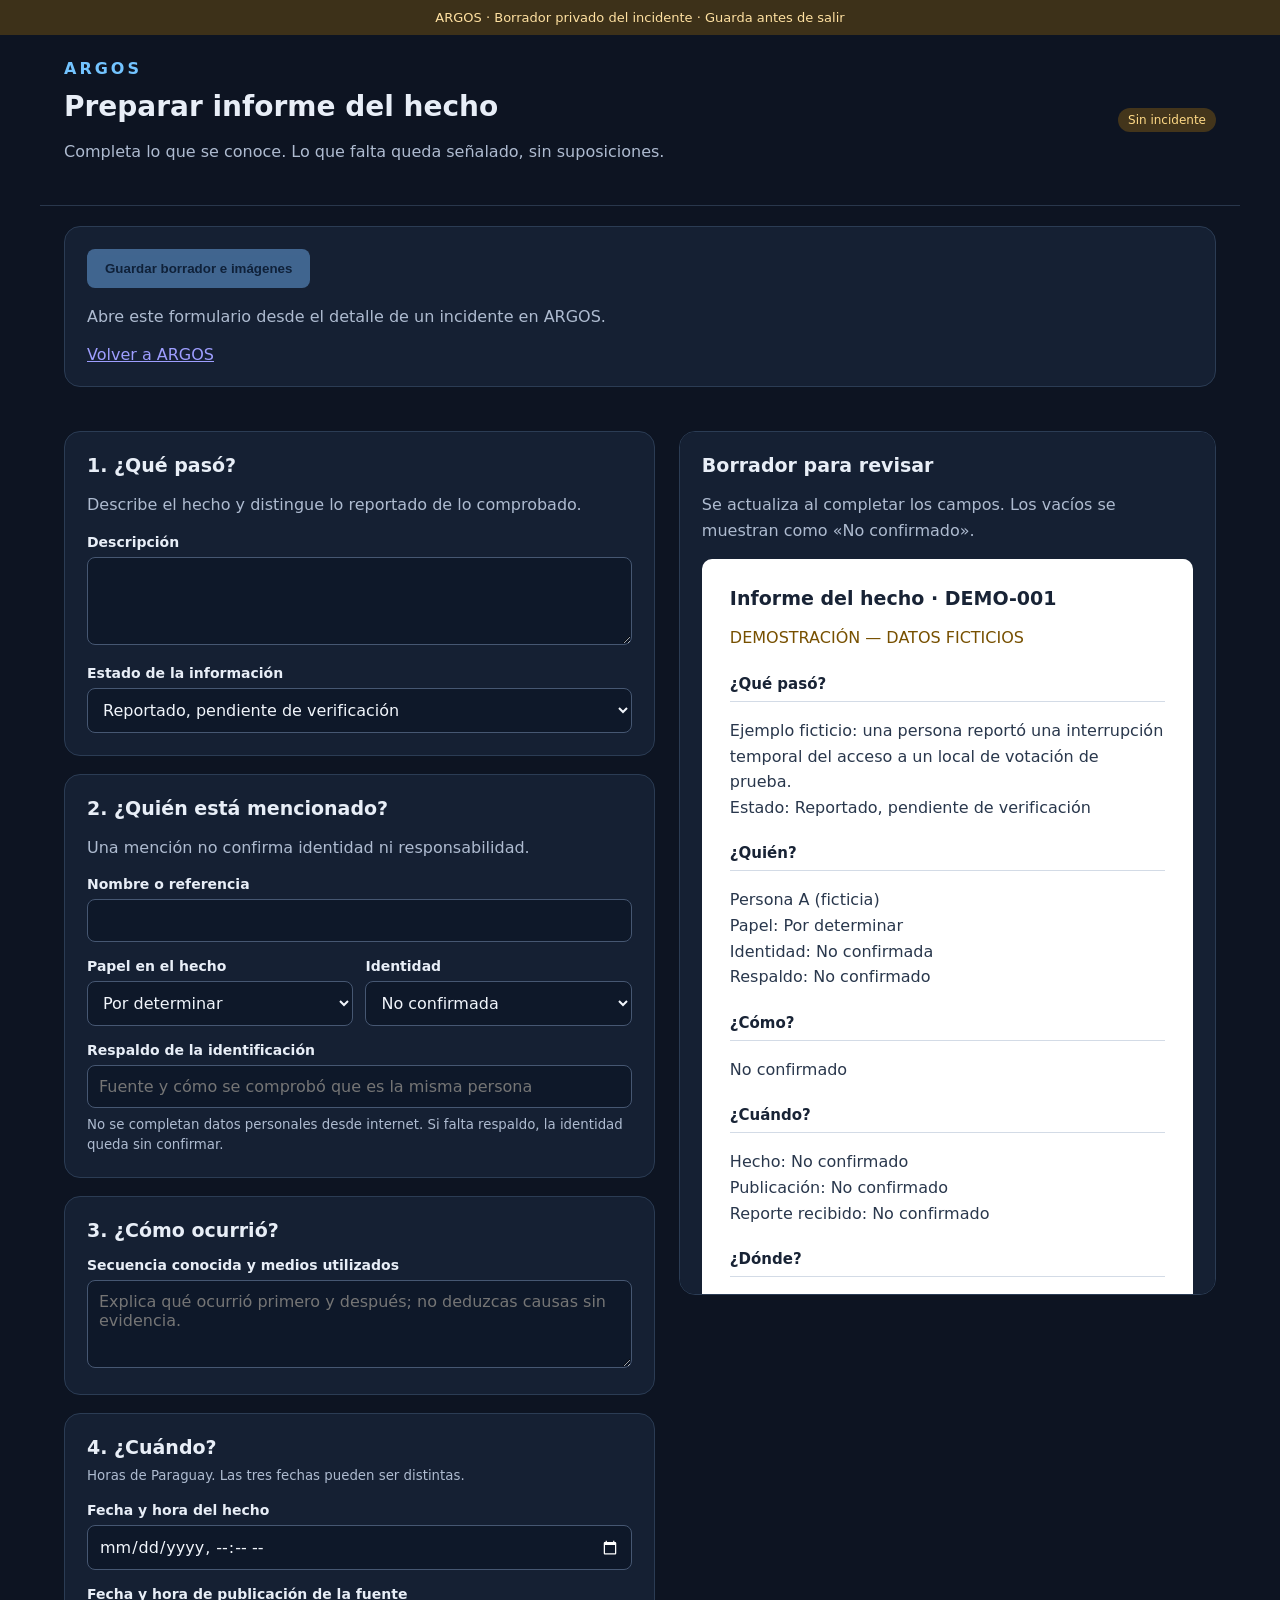
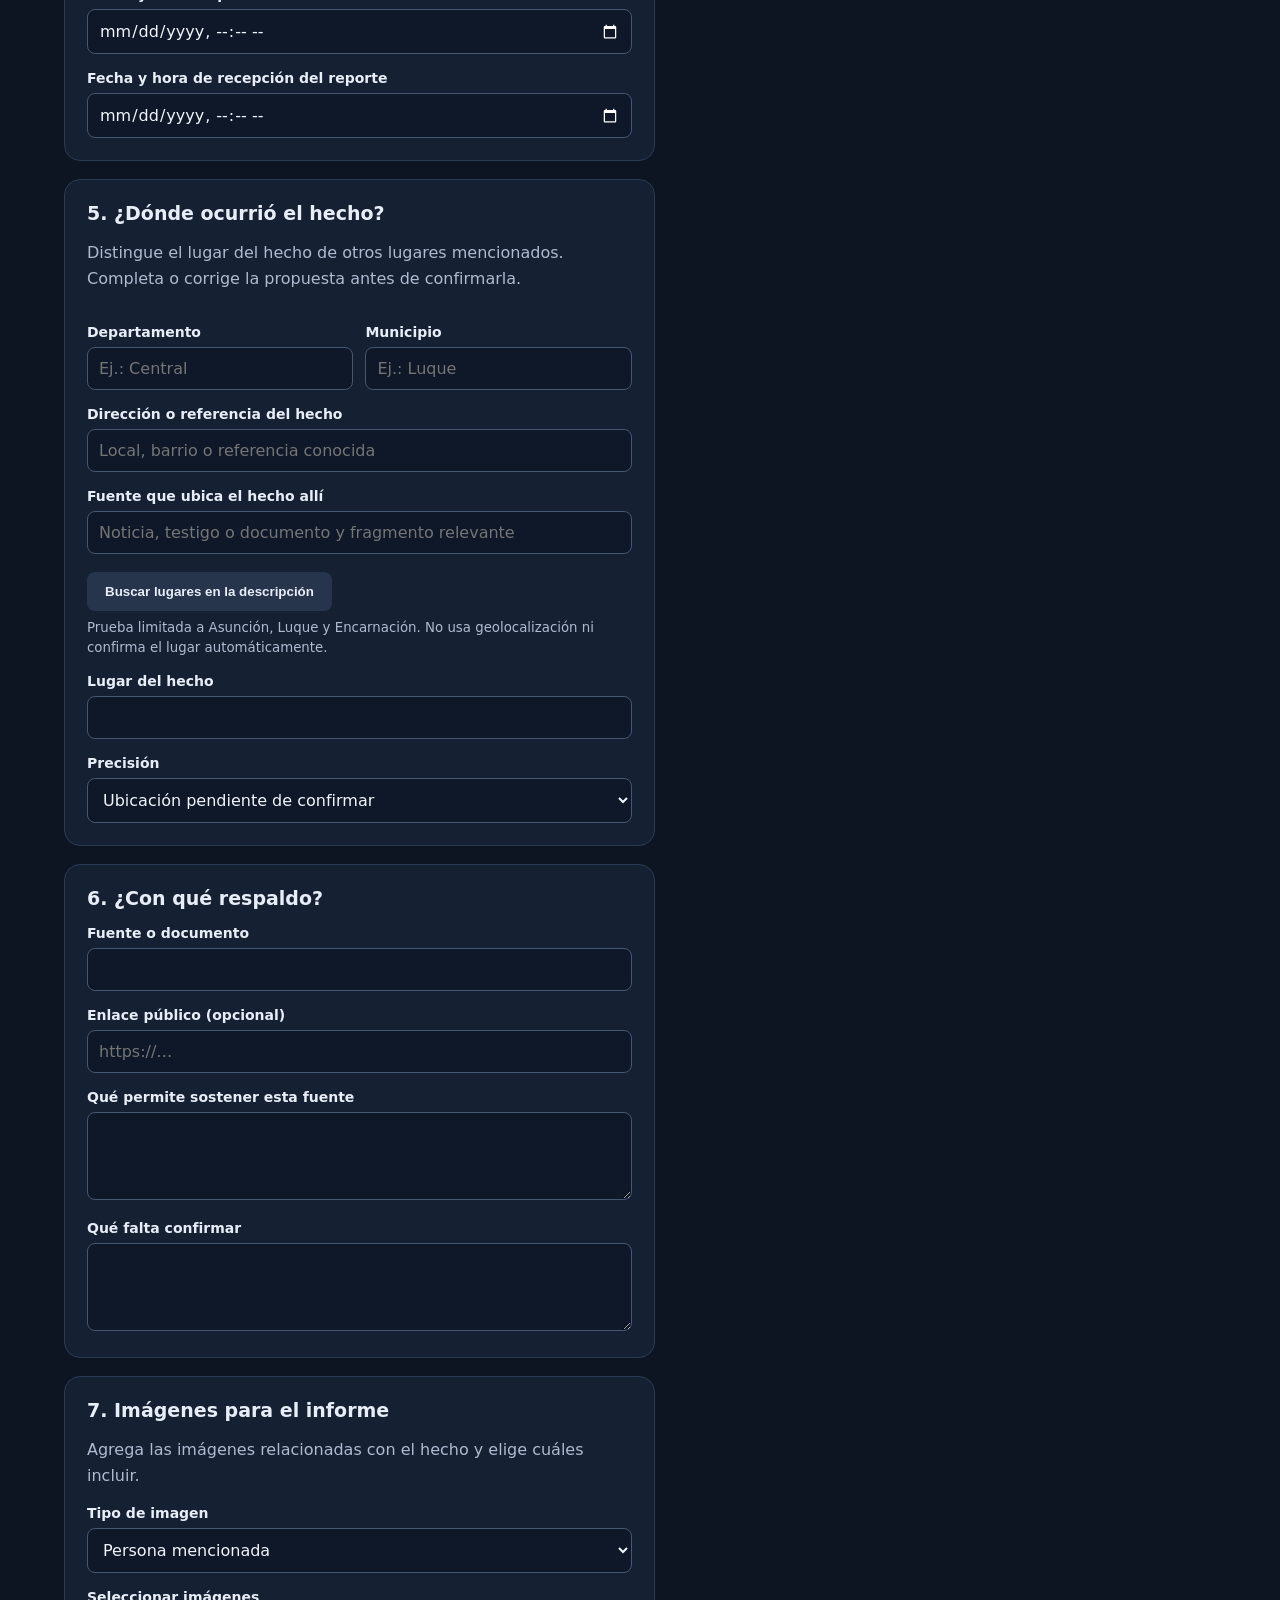
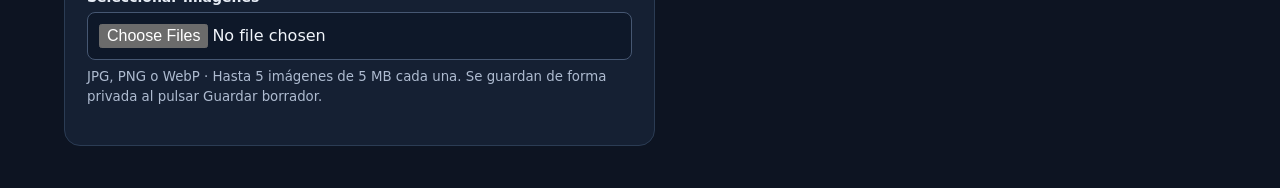
==== reporte.html @ 4caed689 "Integrar informe guiado con lugar, imágenes y guardado persistente" ====
<!doctype html>
<html lang="es"><meta charset="utf-8"><meta name="viewport" content="width=device-width,initial-scale=1"><title>ARGOS · Preparar informe del incidente</title>
<style>
:root{font-family:system-ui,sans-serif;color:#e8eef7;background:#0d1422;color-scheme:dark}*{box-sizing:border-box}body{margin:0}.demo{background:#3d3119;color:#ffe1a1;text-align:center;padding:10px;font-size:13px}header,main{max-width:1200px;margin:auto;padding:24px}header{display:flex;justify-content:space-between;align-items:center;border-bottom:1px solid #29374c}.brand{color:#73c4ff;font-weight:800;letter-spacing:3px}h1{font-size:28px;margin:12px 0}p{color:#aebbd0;line-height:1.6}main{display:grid;grid-template-columns:1.1fr 1fr;gap:24px}.card{background:#152033;border:1px solid #2b3c54;border-radius:16px;padding:22px;margin-bottom:18px}h2{font-size:19px;margin:0 0 8px}label{display:block;margin:16px 0 7px;font-weight:600;font-size:14px}input,textarea,select{width:100%;background:#0e1829;color:#f1f5fb;border:1px solid #465772;border-radius:8px;padding:11px;font:inherit}textarea{resize:vertical;min-height:88px}input:focus,textarea:focus,select:focus{outline:2px solid #78b8ff}small{display:block;color:#aebbd0;margin-top:7px;line-height:1.5}.row{display:grid;grid-template-columns:1fr 1fr;gap:12px}.tag{display:inline-block;background:#43351b;color:#ffda87;border-radius:20px;padding:5px 10px;font-size:12px}.preview{position:sticky;top:18px;align-self:start;max-height:calc(100vh - 36px);overflow:auto}.paper{background:#fff;color:#182335;border-radius:10px;padding:28px}.paper p{color:#29374c;white-space:pre-wrap;overflow-wrap:anywhere}.paper h3{border-bottom:1px solid #d3dbe6;padding-bottom:8px;font-size:15px;margin-top:24px}.paper .muted{color:#775000}.check{display:flex;align-items:flex-start;gap:10px;font-weight:400;line-height:1.5}.check input{width:20px;flex-shrink:0;margin-top:3px}button{border:0;border-radius:8px;padding:12px 18px;background:#75b9ff;color:#092342;font-weight:700;cursor:pointer}button:disabled{opacity:.45;cursor:not-allowed}.secondary{background:#26354b;color:#e8eef7}.actions{display:flex;gap:12px;flex-wrap:wrap;margin-top:18px}#notice{color:#9ce4bc} @media(max-width:800px){main{grid-template-columns:1fr;padding:16px}.preview{position:static;max-height:none;overflow:visible}header{padding:18px}.row{grid-template-columns:1fr}}@media print{body{background:white}header,.demo,.editor,.actions,.check,#notice,.preview>h2,.preview>p{display:none}main{display:block;padding:0}.card{border:0;padding:0}.preview{position:static;max-height:none;overflow:visible}.paper{padding:0}.paper:before{content:'ARGOS — Borrador de informe';font-weight:bold;color:#775000}}
</style>
<div class="demo">VISTA DE PRUEBA · Datos ficticios · Sin conexión a ARGOS ni OSINTPY</div>
<header><div><div class="brand">ARGOS</div><h1>Preparar informe del hecho</h1><p>Completa lo que se conoce. Lo que falta queda señalado, sin suposiciones.</p></div><span class="tag">DEMO-001</span></header>
<main><section class="editor">
<div class="card"><h2>1. ¿Qué pasó?</h2><p>Describe el hecho y distingue lo reportado de lo comprobado.</p><label for="hecho">Descripción</label><textarea id="hecho">Ejemplo ficticio: una persona reportó una interrupción temporal del acceso a un local de votación de prueba.</textarea><label for="certeza">Estado de la información</label><select id="certeza"><option>Reportado, pendiente de verificación</option><option>Verificado con las fuentes indicadas</option></select></div>
<div class="card"><h2>2. ¿Quién está mencionado?</h2><p>Una mención no confirma identidad ni responsabilidad.</p><label for="persona">Nombre o referencia</label><input id="persona" value="Persona A (ficticia)"><div class="row"><div><label for="papel">Papel en el hecho</label><select id="papel"><option>Por determinar</option><option>Denunciante</option><option>Afectado</option><option>Testigo</option><option>Presunto involucrado</option></select></div><div><label for="identidad">Identidad</label><select id="identidad"><option>No confirmada</option><option>Confirmada con evidencia</option></select></div></div><label for="identidadFuente">Respaldo de la identificación</label><input id="identidadFuente" placeholder="Fuente y cómo se comprobó que es la misma persona"><small>No se completan datos personales desde internet. Si falta respaldo, la identidad queda sin confirmar.</small></div>
<div class="card"><h2>3. ¿Cómo ocurrió?</h2><label for="secuencia">Secuencia conocida y medios utilizados</label><textarea id="secuencia" placeholder="Explica qué ocurrió primero y después; no deduzcas causas sin evidencia."></textarea></div>
<div class="card"><h2>4. ¿Cuándo?</h2><small>Horas de Paraguay. Las tres fechas pueden ser distintas.</small><label for="fechaHecho">Fecha y hora del hecho</label><input id="fechaHecho" type="datetime-local"><label for="fechaPublicacion">Fecha y hora de publicación de la fuente</label><input id="fechaPublicacion" type="datetime-local"><label for="fechaReporte">Fecha y hora de recepción del reporte</label><input id="fechaReporte" type="datetime-local"></div>
<div class="card"><h2>5. ¿Dónde?</h2><label for="lugar">Lugar del hecho</label><input id="lugar" value="Local de votación de prueba"><label for="precision">Precisión</label><select id="precision"><option>Ubicación pendiente de confirmar</option><option>Solo municipio confirmado</option><option>Local exacto confirmado</option></select></div>
<div class="card"><h2>6. ¿Con qué respaldo?</h2><label for="fuente">Fuente o documento</label><input id="fuente" value="Reporte ficticio de demostración"><label for="enlace">Enlace público (opcional)</label><input id="enlace" type="url" placeholder="https://…"><small id="urlError" role="status"></small><label for="respaldo">Qué permite sostener esta fuente</label><textarea id="respaldo">Solo permite afirmar que se recibió un reporte; el hecho aún no está verificado.</textarea><label for="pendientes">Qué falta confirmar</label><textarea id="pendientes">Identidad, hora del hecho, ubicación exacta y corroboración independiente.</textarea></div>
</section><aside class="preview card"><h2>Borrador para revisar</h2><p>Se actualiza al completar los campos. Los vacíos se muestran como «No confirmado».</p><article class="paper" id="borrador"></article><label class="check"><input type="checkbox" id="revisado">Revisé el borrador y sus puntos sin confirmar.</label><div class="actions"><button id="descargar" disabled>Descargar borrador TXT</button><button id="imprimir" class="secondary" disabled>Imprimir / PDF</button></div><small>Archivo de demostración; no crea un informe oficial ni guarda cambios en ARGOS. Al recargar se reinicia.</small><p id="notice" role="status"></p></aside></main>
<script src="config.js"></script>
<script>
const $=id=>document.getElementById(id);let report='';
const value=id=>$(id).value.trim()||'No confirmado';
function fecha(id){const v=$(id).value;if(!v)return 'No confirmado';const [d,t]=v.split('T');return d.split('-').reverse().join('/')+' '+t+' (Paraguay)';}
function refresh(){
 const url=$('enlace').value.trim();let valid=true;if(url){try{valid=['http:','https:'].includes(new URL(url).protocol)}catch{valid=false}}
 $('urlError').textContent=valid?'':'Usa un enlace http:// o https:// válido.'; $('enlace').setAttribute('aria-invalid',String(!valid));
 const identity=$('identidad').value==='Confirmada con evidencia'&&!$('identidadFuente').value.trim()?'No confirmada — falta el respaldo':$('identidad').value;
 const parts=[['¿Qué pasó?',value('hecho')+'\nEstado: '+value('certeza')],['¿Quién?',value('persona')+'\nPapel: '+value('papel')+'\nIdentidad: '+identity+'\nRespaldo: '+value('identidadFuente')],['¿Cómo?',value('secuencia')],['¿Cuándo?','Hecho: '+fecha('fechaHecho')+'\nPublicación: '+fecha('fechaPublicacion')+'\nReporte recibido: '+fecha('fechaReporte')],['¿Dónde?',value('lugar')+'\n'+value('precision')],['¿Con qué respaldo?',value('fuente')+'\nEnlace: '+(valid?value('enlace'):'No confirmado — enlace inválido')+'\nAlcance: '+value('respaldo')],['Pendiente de confirmar',value('pendientes')]];
 $('borrador').replaceChildren();const title=document.createElement('h2');title.textContent='Informe del hecho · DEMO-001';$('borrador').append(title);const mark=document.createElement('p');mark.textContent='DEMOSTRACIÓN — DATOS FICTICIOS';mark.className='muted';$('borrador').append(mark);
 for(const [heading,text] of parts){const h=document.createElement('h3'),p=document.createElement('p');h.textContent=heading;p.textContent=text;$('borrador').append(h,p)}
 report='ARGOS · BORRADOR DE DEMOSTRACIÓN — DATOS FICTICIOS\n\n'+parts.map(([h,t])=>h+'\n'+t).join('\n\n');
 $('descargar').disabled=$('imprimir').disabled=!$('revisado').checked||!valid;
}
document.querySelector('.editor').addEventListener('input',()=>{$('revisado').checked=false;$('notice').textContent='';refresh()});$('revisado').addEventListener('change',refresh);
$('descargar').onclick=()=>{const url=URL.createObjectURL(new Blob([report],{type:'text/plain;charset=utf-8'}));const a=document.createElement('a');a.href=url;a.download='ARGOS_DEMO_borrador.txt';a.click();setTimeout(()=>URL.revokeObjectURL(url),1000);$('notice').textContent='Borrador ficticio descargado.'};$('imprimir').onclick=()=>window.print();refresh();
</script><script src="reporte-adjuntos.js"></script><script src="reporte-guardado.js"></script></html>
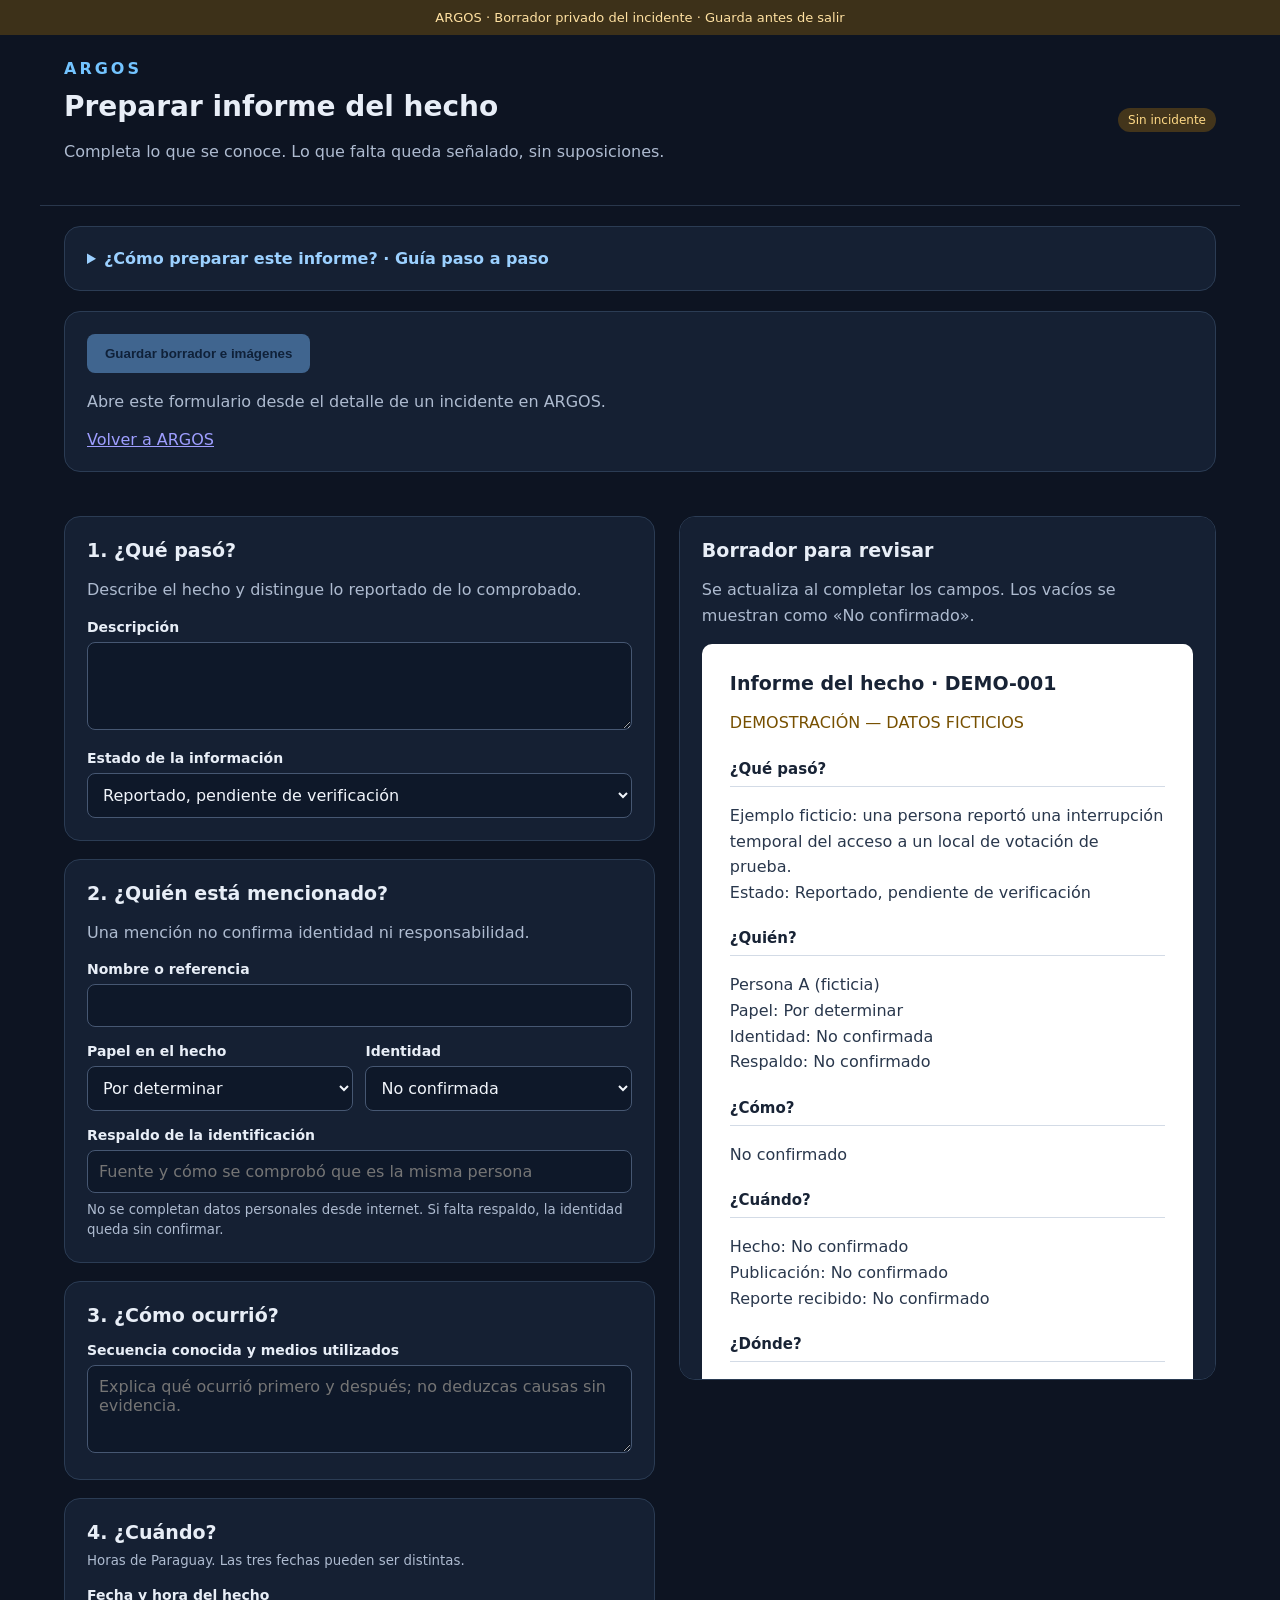
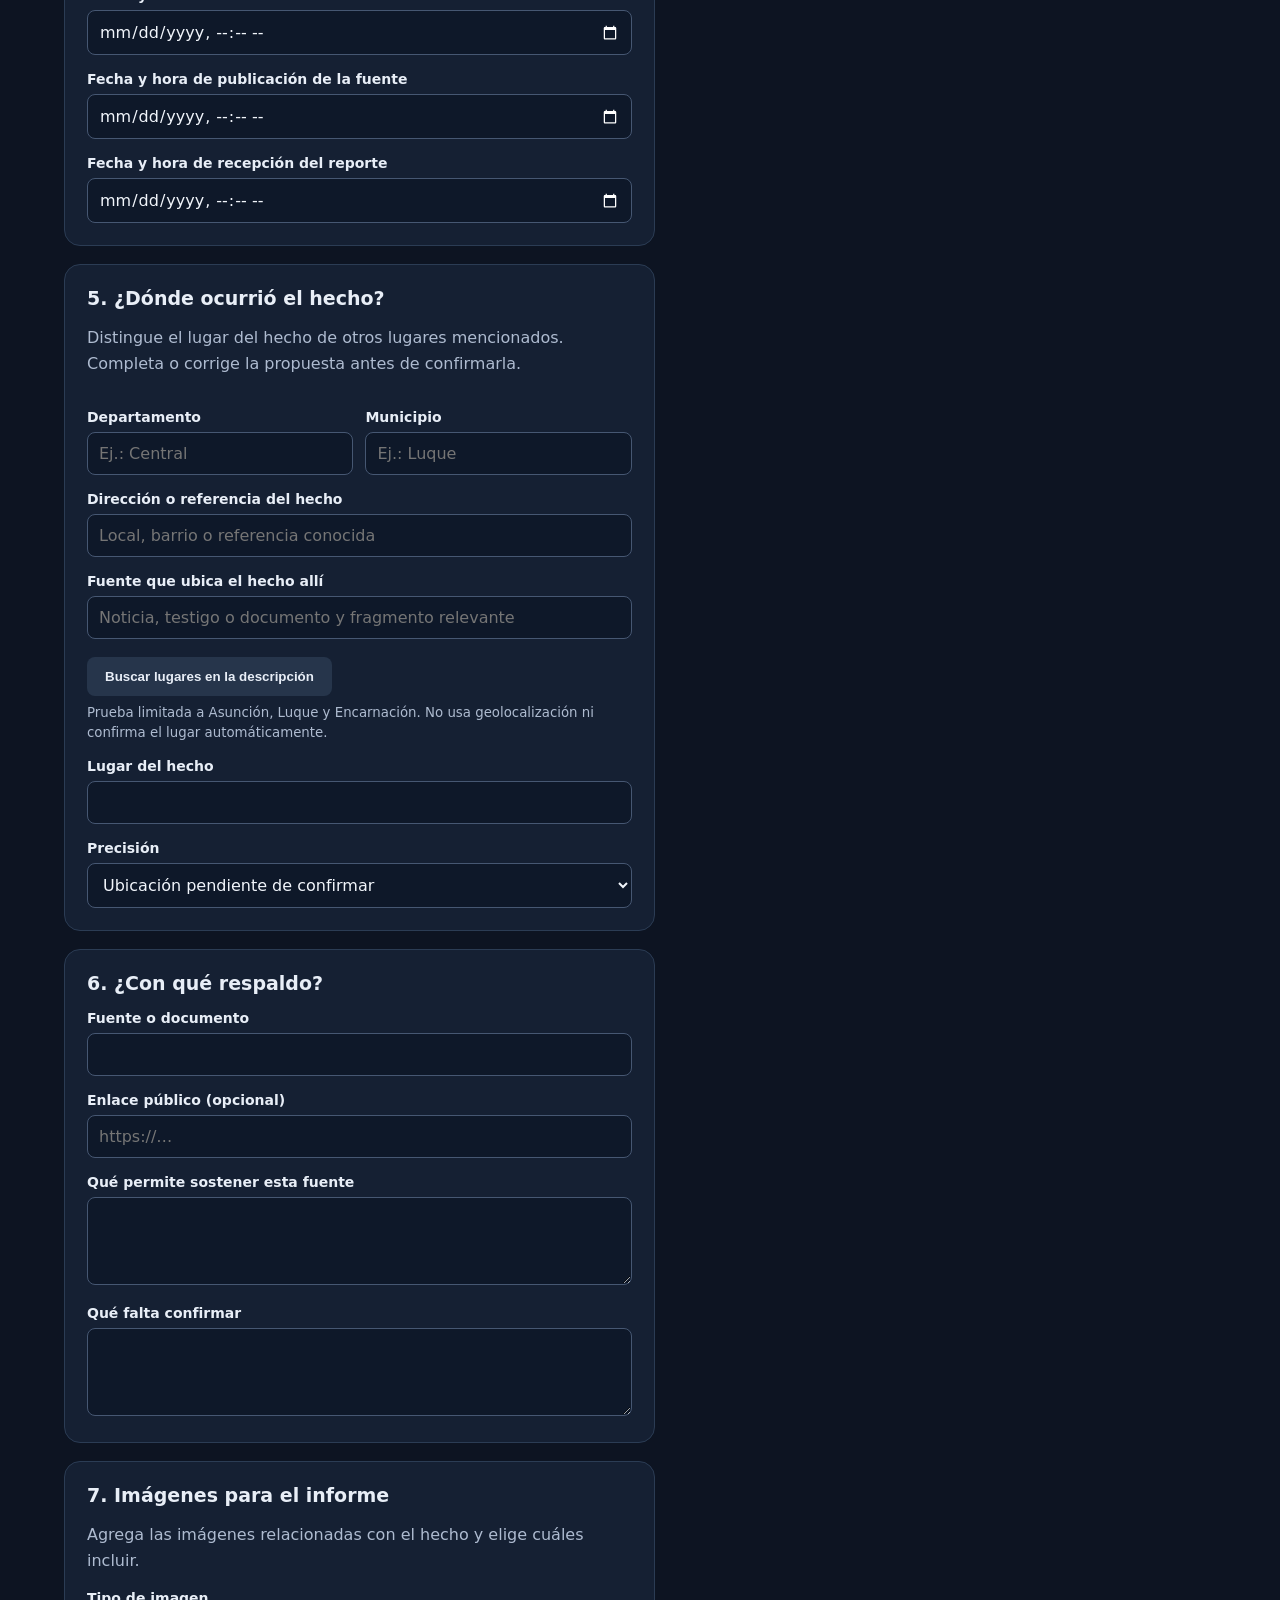
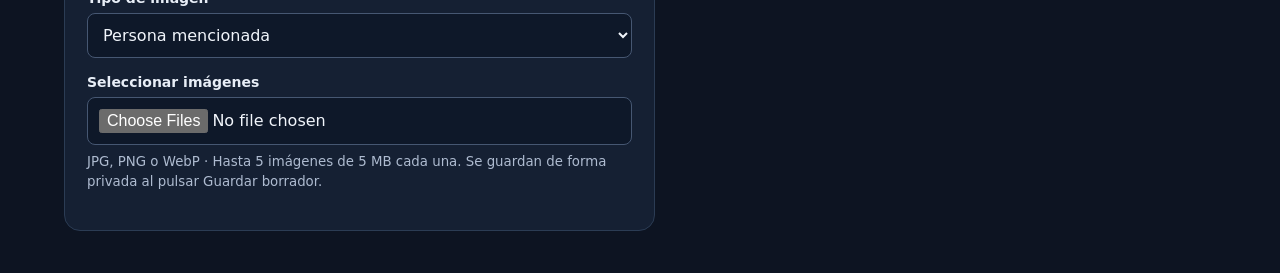
==== commit e5c34d82: "Agregar guía paso a paso al informe con imágenes" ====
--- a/reporte.html
+++ b/reporte.html
@@ -2,9 +2,29 @@
 <html lang="es"><meta charset="utf-8"><meta name="viewport" content="width=device-width,initial-scale=1"><title>ARGOS · Preparar informe del incidente</title>
 <style>
 :root{font-family:system-ui,sans-serif;color:#e8eef7;background:#0d1422;color-scheme:dark}*{box-sizing:border-box}body{margin:0}.demo{background:#3d3119;color:#ffe1a1;text-align:center;padding:10px;font-size:13px}header,main{max-width:1200px;margin:auto;padding:24px}header{display:flex;justify-content:space-between;align-items:center;border-bottom:1px solid #29374c}.brand{color:#73c4ff;font-weight:800;letter-spacing:3px}h1{font-size:28px;margin:12px 0}p{color:#aebbd0;line-height:1.6}main{display:grid;grid-template-columns:1.1fr 1fr;gap:24px}.card{background:#152033;border:1px solid #2b3c54;border-radius:16px;padding:22px;margin-bottom:18px}h2{font-size:19px;margin:0 0 8px}label{display:block;margin:16px 0 7px;font-weight:600;font-size:14px}input,textarea,select{width:100%;background:#0e1829;color:#f1f5fb;border:1px solid #465772;border-radius:8px;padding:11px;font:inherit}textarea{resize:vertical;min-height:88px}input:focus,textarea:focus,select:focus{outline:2px solid #78b8ff}small{display:block;color:#aebbd0;margin-top:7px;line-height:1.5}.row{display:grid;grid-template-columns:1fr 1fr;gap:12px}.tag{display:inline-block;background:#43351b;color:#ffda87;border-radius:20px;padding:5px 10px;font-size:12px}.preview{position:sticky;top:18px;align-self:start;max-height:calc(100vh - 36px);overflow:auto}.paper{background:#fff;color:#182335;border-radius:10px;padding:28px}.paper p{color:#29374c;white-space:pre-wrap;overflow-wrap:anywhere}.paper h3{border-bottom:1px solid #d3dbe6;padding-bottom:8px;font-size:15px;margin-top:24px}.paper .muted{color:#775000}.check{display:flex;align-items:flex-start;gap:10px;font-weight:400;line-height:1.5}.check input{width:20px;flex-shrink:0;margin-top:3px}button{border:0;border-radius:8px;padding:12px 18px;background:#75b9ff;color:#092342;font-weight:700;cursor:pointer}button:disabled{opacity:.45;cursor:not-allowed}.secondary{background:#26354b;color:#e8eef7}.actions{display:flex;gap:12px;flex-wrap:wrap;margin-top:18px}#notice{color:#9ce4bc} @media(max-width:800px){main{grid-template-columns:1fr;padding:16px}.preview{position:static;max-height:none;overflow:visible}header{padding:18px}.row{grid-template-columns:1fr}}@media print{body{background:white}header,.demo,.editor,.actions,.check,#notice,.preview>h2,.preview>p{display:none}main{display:block;padding:0}.card{border:0;padding:0}.preview{position:static;max-height:none;overflow:visible}.paper{padding:0}.paper:before{content:'ARGOS — Borrador de informe';font-weight:bold;color:#775000}}
+.report-guide{max-width:1152px;margin:20px auto}.report-guide summary{cursor:pointer;font-weight:700;color:#9bd0ff}.report-guide li{line-height:1.65;margin:14px 0}.report-guide ol{padding-left:24px}@media(max-width:800px){.report-guide{margin:16px}}@media print{.report-guide,.save-bar{display:none!important}}
 </style>
 <div class="demo">VISTA DE PRUEBA · Datos ficticios · Sin conexión a ARGOS ni OSINTPY</div>
 <header><div><div class="brand">ARGOS</div><h1>Preparar informe del hecho</h1><p>Completa lo que se conoce. Lo que falta queda señalado, sin suposiciones.</p></div><span class="tag">DEMO-001</span></header>
+
+<details class="report-guide card">
+<summary>¿Cómo preparar este informe? · Guía paso a paso</summary>
+<p>Para administradores y operadores. Puedes guardar un borrador incompleto y continuar después.</p>
+<ol>
+<li><strong>Revisa el incidente.</strong> Comprueba el código y la descripción que se cargaron. Este formulario prepara un informe; no cambia el estado ni los datos originales del incidente.</li>
+<li><strong>Describe qué pasó y cómo ocurrió.</strong> Separa lo reportado de lo comprobado. Si no tienes un dato, déjalo vacío: aparecerá «No confirmado».</li>
+<li><strong>Indica quién está mencionado.</strong> Escribe su nombre o referencia y su papel en el hecho. Solo marca la identidad como confirmada si puedes indicar el respaldo. Una foto o coincidencia de nombre no basta.</li>
+<li><strong>Completa las fechas.</strong> Distingue la hora del hecho, la publicación de la fuente y la recepción del reporte. Usa la hora de Paraguay.</li>
+<li><strong>Ubica el hecho.</strong> Completa departamento, municipio, local y referencia. «Buscar lugares en la descripción» propone únicamente Asunción, Luque y Encarnación; otros lugares se escriben manualmente. Elige el lugar donde ocurrió el hecho, no cualquier lugar mencionado, e indica la fuente que lo confirma.</li>
+<li><strong>Agrega las fuentes.</strong> Incluye el documento o enlace, explica qué permite afirmar y anota lo que falta verificar.</li>
+<li><strong>Adjunta las imágenes.</strong> Elige el tipo (persona o noticia) antes de seleccionar los archivos. Puedes agregar hasta cinco JPG, PNG o WebP, de hasta 5 MB cada uno, juntos o en varias tandas. Completa descripción, procedencia y fecha; marca «Incluir esta imagen en el informe» en las que deseas mostrar. Las seleccionadas necesitan descripción y fuente para exportar.</li>
+<li><strong>Guarda.</strong> Pulsa «Guardar borrador e imágenes» y espera «Guardado. Puedes cerrar y continuar después». No hay guardado automático. Para retomarlo, vuelve al mismo incidente y abre «Preparar informe con imágenes».</li>
+<li><strong>Revisa y descarga.</strong> Lee el borrador y marca «Revisé el borrador y sus puntos sin confirmar». TXT descarga solo texto y referencias. «Imprimir / PDF» incluye las imágenes seleccionadas: en la ventana de impresión puedes elegir guardar como PDF. El DOCX del detalle es un informe separado y no incorpora este borrador.</li>
+</ol>
+<p><strong>Si algo no funciona:</strong> si la descarga está deshabilitada, revisa la casilla de confirmación, los enlaces y la descripción y fuente de las imágenes seleccionadas. Si otro operador guardó una versión nueva, conserva tu texto antes de recargar para no sobrescribir su trabajo. Si venció tu sesión, conserva lo escrito y vuelve a entrar en ARGOS.</p>
+<p><strong>Antes de salir:</strong> guarda otra vez si hiciste cambios. Descargar o imprimir no guarda el borrador en ARGOS.</p>
+</details>
+
 <main><section class="editor">
 <div class="card"><h2>1. ¿Qué pasó?</h2><p>Describe el hecho y distingue lo reportado de lo comprobado.</p><label for="hecho">Descripción</label><textarea id="hecho">Ejemplo ficticio: una persona reportó una interrupción temporal del acceso a un local de votación de prueba.</textarea><label for="certeza">Estado de la información</label><select id="certeza"><option>Reportado, pendiente de verificación</option><option>Verificado con las fuentes indicadas</option></select></div>
 <div class="card"><h2>2. ¿Quién está mencionado?</h2><p>Una mención no confirma identidad ni responsabilidad.</p><label for="persona">Nombre o referencia</label><input id="persona" value="Persona A (ficticia)"><div class="row"><div><label for="papel">Papel en el hecho</label><select id="papel"><option>Por determinar</option><option>Denunciante</option><option>Afectado</option><option>Testigo</option><option>Presunto involucrado</option></select></div><div><label for="identidad">Identidad</label><select id="identidad"><option>No confirmada</option><option>Confirmada con evidencia</option></select></div></div><label for="identidadFuente">Respaldo de la identificación</label><input id="identidadFuente" placeholder="Fuente y cómo se comprobó que es la misma persona"><small>No se completan datos personales desde internet. Si falta respaldo, la identidad queda sin confirmar.</small></div>
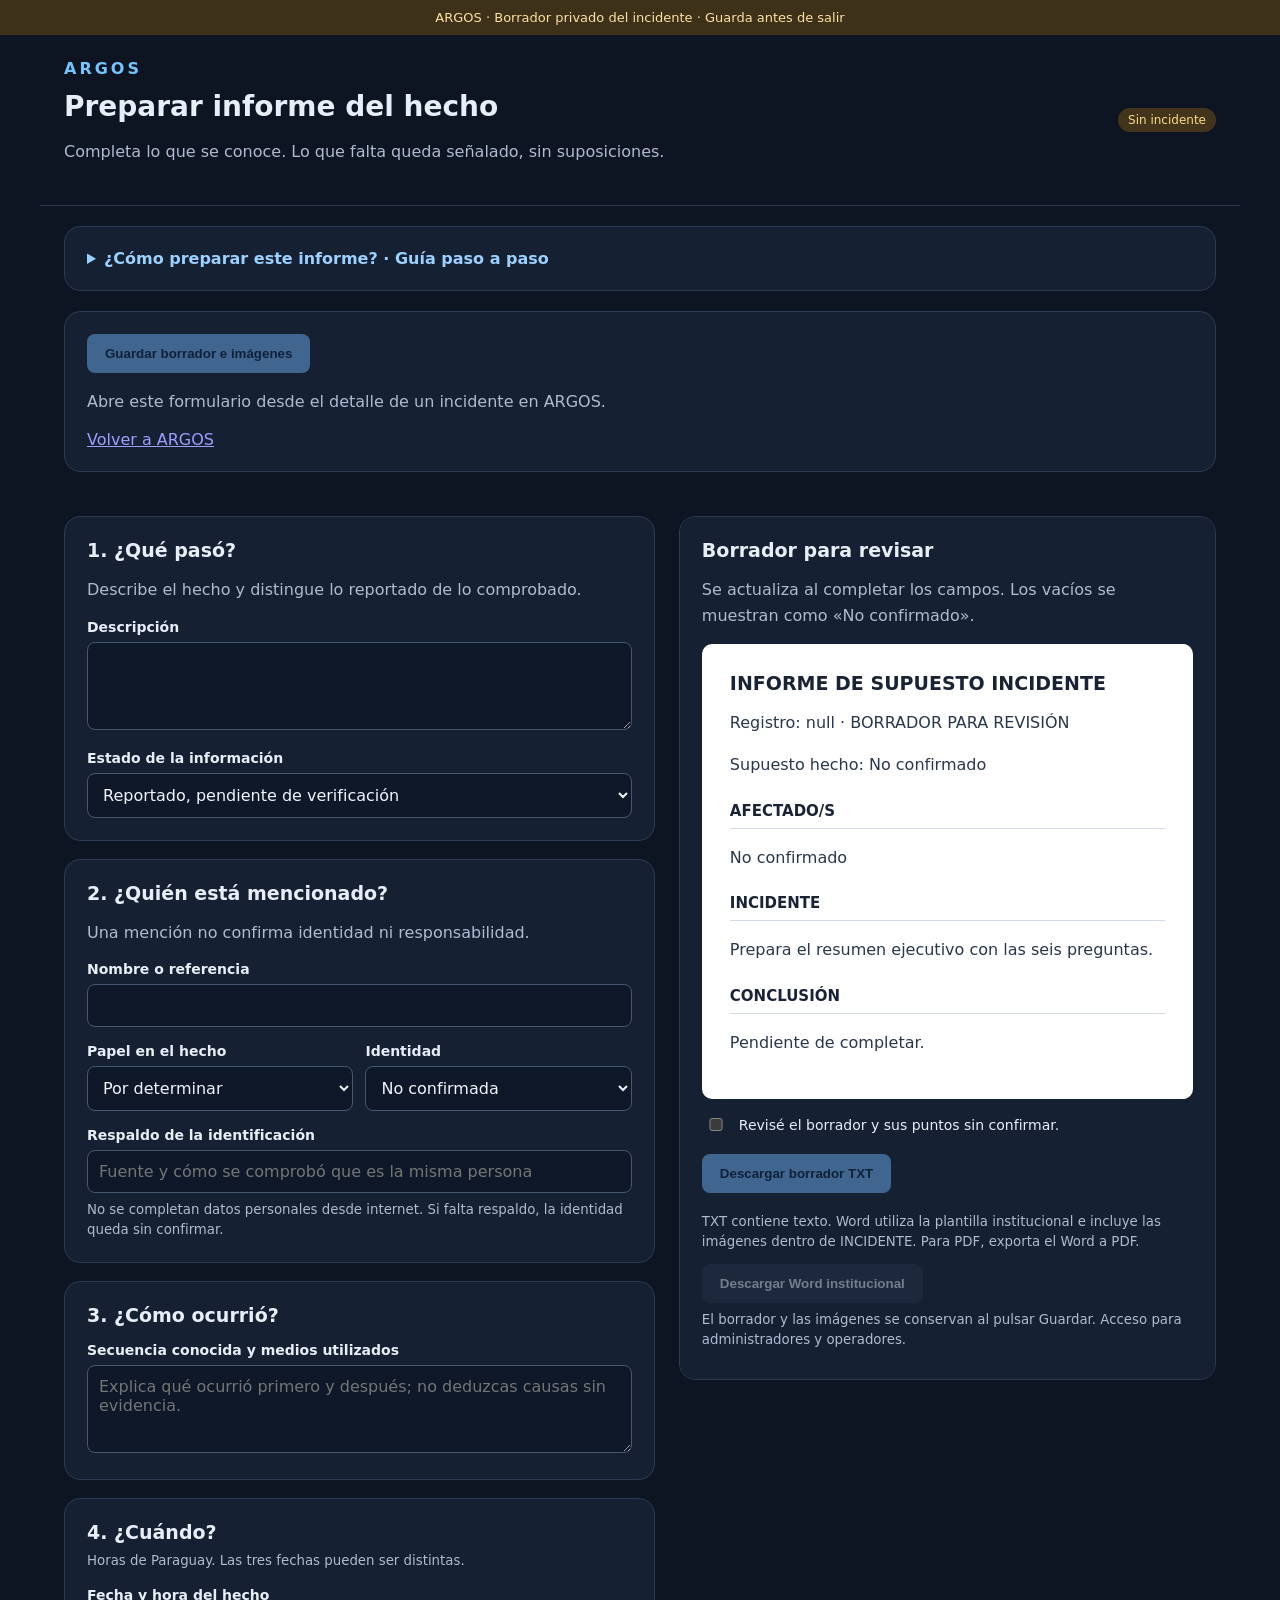
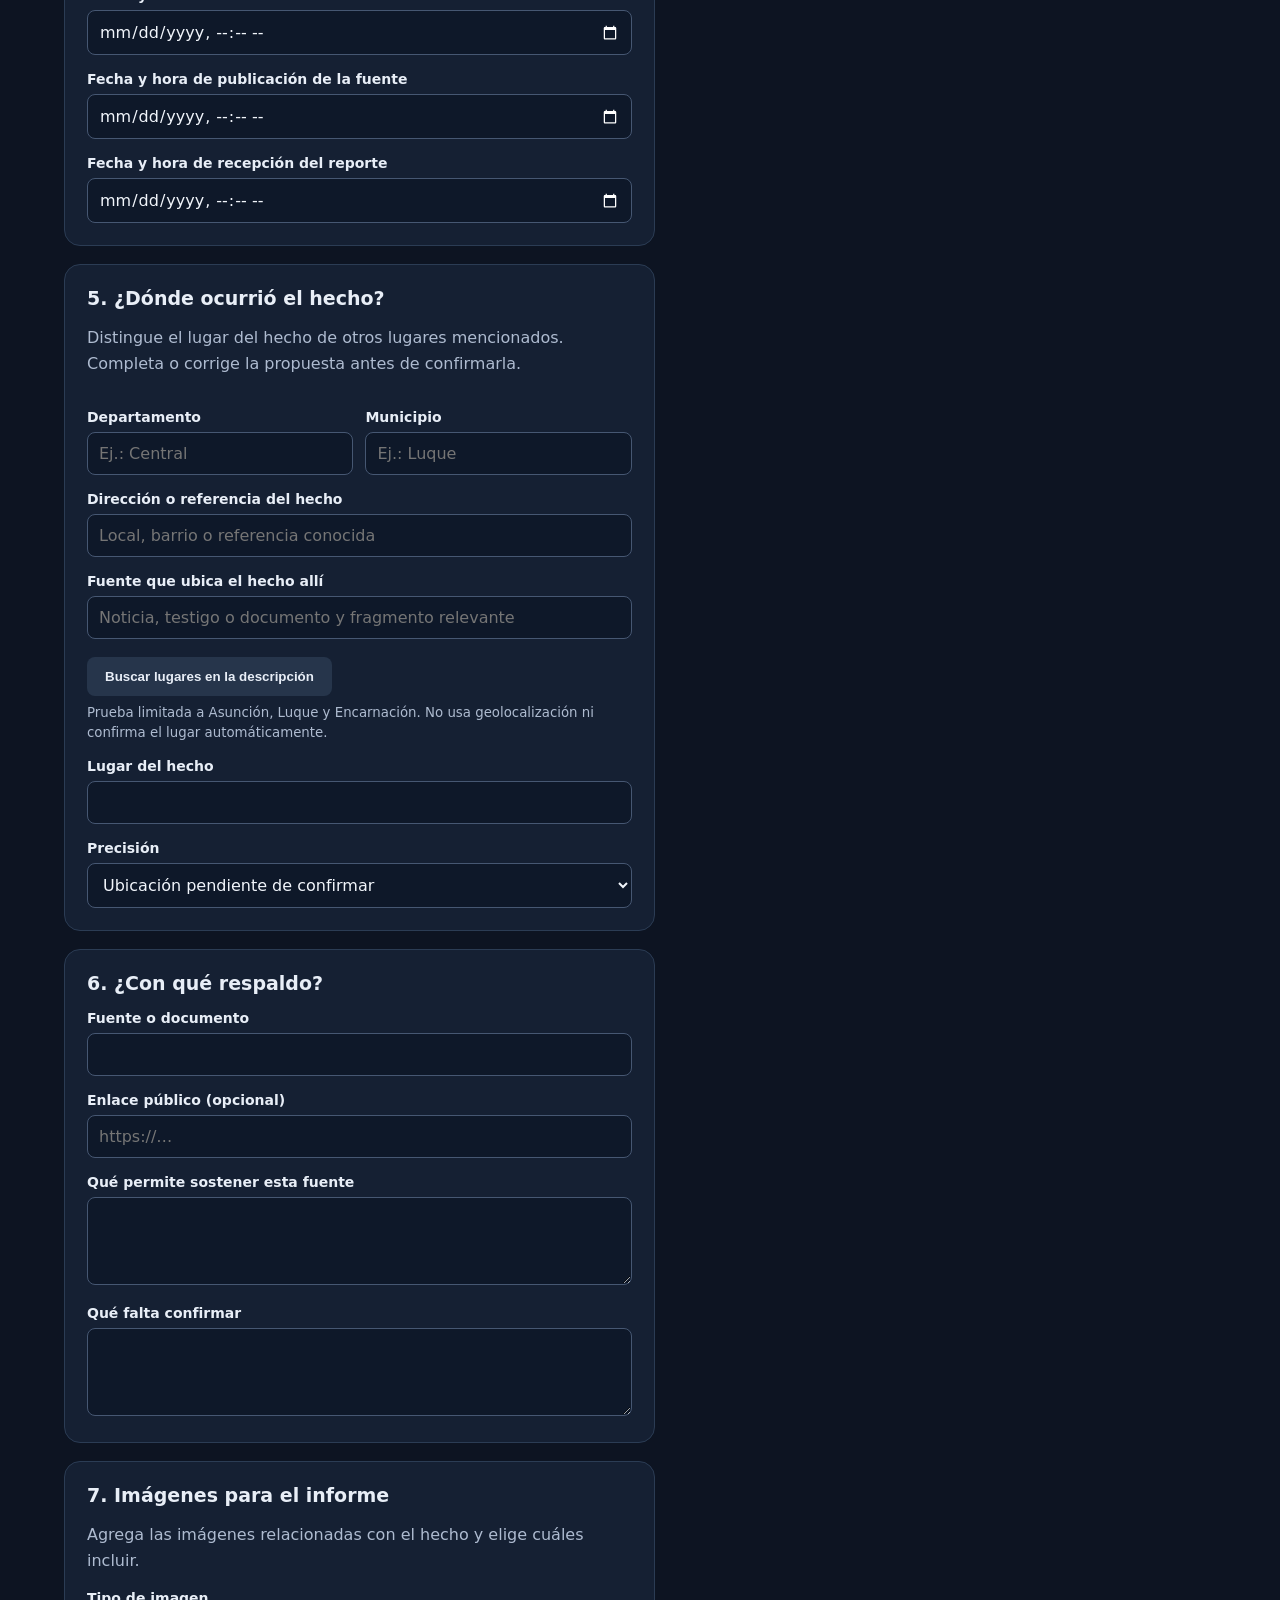
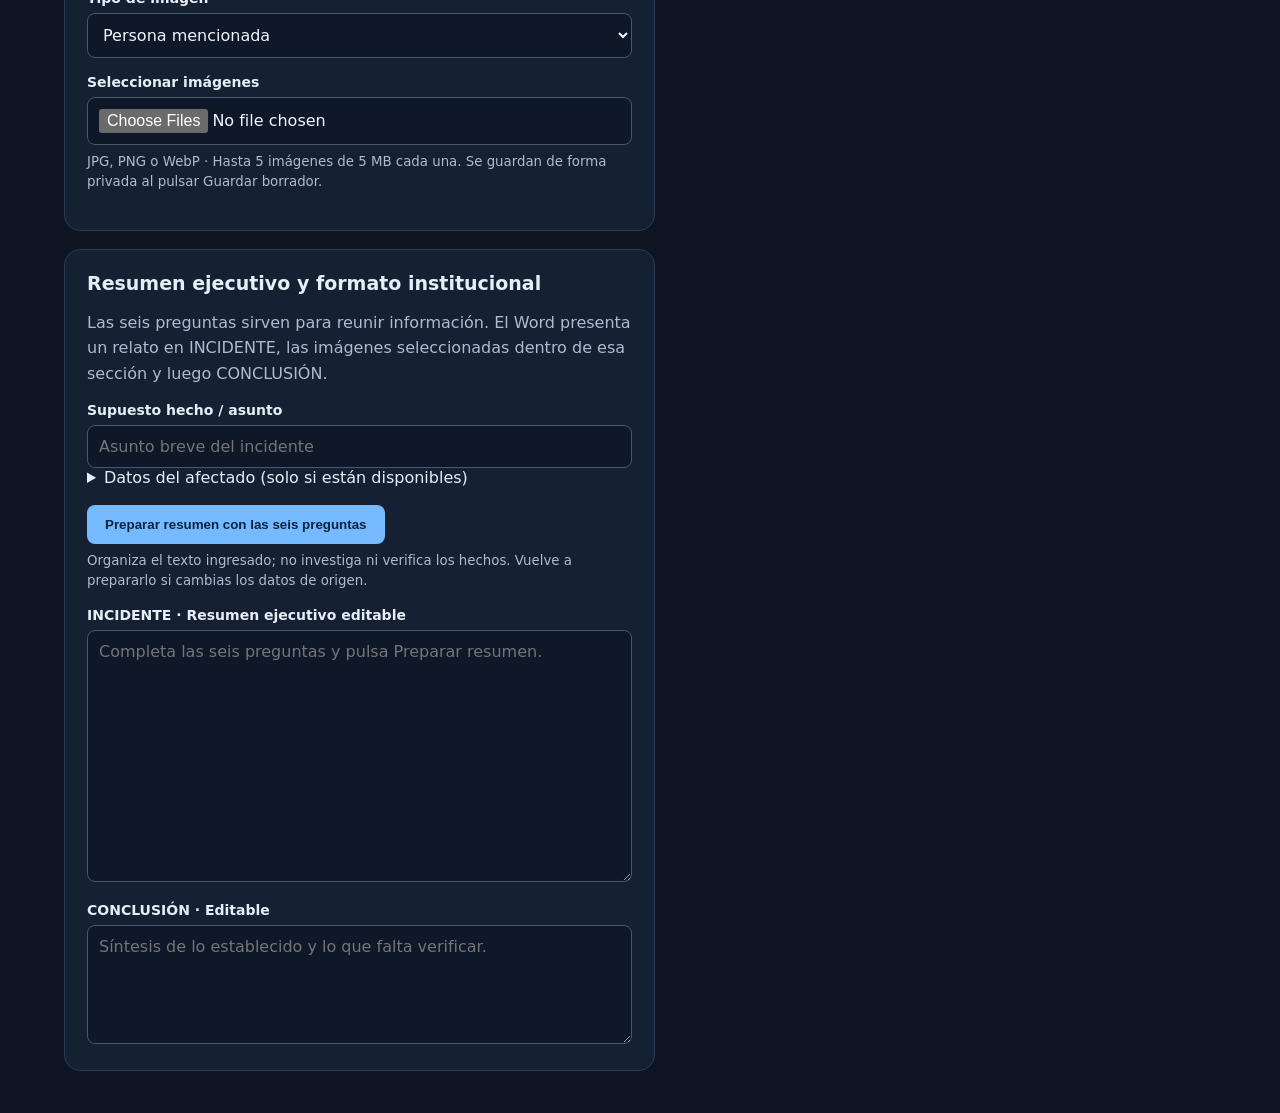
==== commit b15f03c7: "Preparar resumen ejecutivo editable y descargar Word institucional" ====
--- a/reporte.html
+++ b/reporte.html
@@ -19,7 +19,7 @@
 <li><strong>Agrega las fuentes.</strong> Incluye el documento o enlace, explica qué permite afirmar y anota lo que falta verificar.</li>
 <li><strong>Adjunta las imágenes.</strong> Elige el tipo (persona o noticia) antes de seleccionar los archivos. Puedes agregar hasta cinco JPG, PNG o WebP, de hasta 5 MB cada uno, juntos o en varias tandas. Completa descripción, procedencia y fecha; marca «Incluir esta imagen en el informe» en las que deseas mostrar. Las seleccionadas necesitan descripción y fuente para exportar.</li>
 <li><strong>Guarda.</strong> Pulsa «Guardar borrador e imágenes» y espera «Guardado. Puedes cerrar y continuar después». No hay guardado automático. Para retomarlo, vuelve al mismo incidente y abre «Preparar informe con imágenes».</li>
-<li><strong>Revisa y descarga.</strong> Lee el borrador y marca «Revisé el borrador y sus puntos sin confirmar». TXT descarga solo texto y referencias. «Imprimir / PDF» incluye las imágenes seleccionadas: en la ventana de impresión puedes elegir guardar como PDF. El DOCX del detalle es un informe separado y no incorpora este borrador.</li>
+<li><strong>Revisa y descarga.</strong> Lee el borrador y marca «Revisé el borrador y sus puntos sin confirmar». Prepara y revisa el resumen ejecutivo y la conclusión, guarda y marca la casilla de revisión. «Descargar Word institucional» usa la plantilla oficial: el resumen y las imágenes van dentro de INCIDENTE, seguidos de CONCLUSIÓN. Para PDF, abre el Word y expórtalo a PDF. TXT descarga solo texto y referencias.</li>
 </ol>
 <p><strong>Si algo no funciona:</strong> si la descarga está deshabilitada, revisa la casilla de confirmación, los enlaces y la descripción y fuente de las imágenes seleccionadas. Si otro operador guardó una versión nueva, conserva tu texto antes de recargar para no sobrescribir su trabajo. Si venció tu sesión, conserva lo escrito y vuelve a entrar en ARGOS.</p>
 <p><strong>Antes de salir:</strong> guarda otra vez si hiciste cambios. Descargar o imprimir no guarda el borrador en ARGOS.</p>
@@ -50,4 +50,4 @@
 }
 document.querySelector('.editor').addEventListener('input',()=>{$('revisado').checked=false;$('notice').textContent='';refresh()});$('revisado').addEventListener('change',refresh);
 $('descargar').onclick=()=>{const url=URL.createObjectURL(new Blob([report],{type:'text/plain;charset=utf-8'}));const a=document.createElement('a');a.href=url;a.download='ARGOS_DEMO_borrador.txt';a.click();setTimeout(()=>URL.revokeObjectURL(url),1000);$('notice').textContent='Borrador ficticio descargado.'};$('imprimir').onclick=()=>window.print();refresh();
-</script><script src="reporte-adjuntos.js"></script><script src="reporte-guardado.js"></script></html>
+</script><script src="reporte-adjuntos.js"></script><script src="reporte-guardado.js"></script><script src="reporte-ejecutivo.js"></script></html>
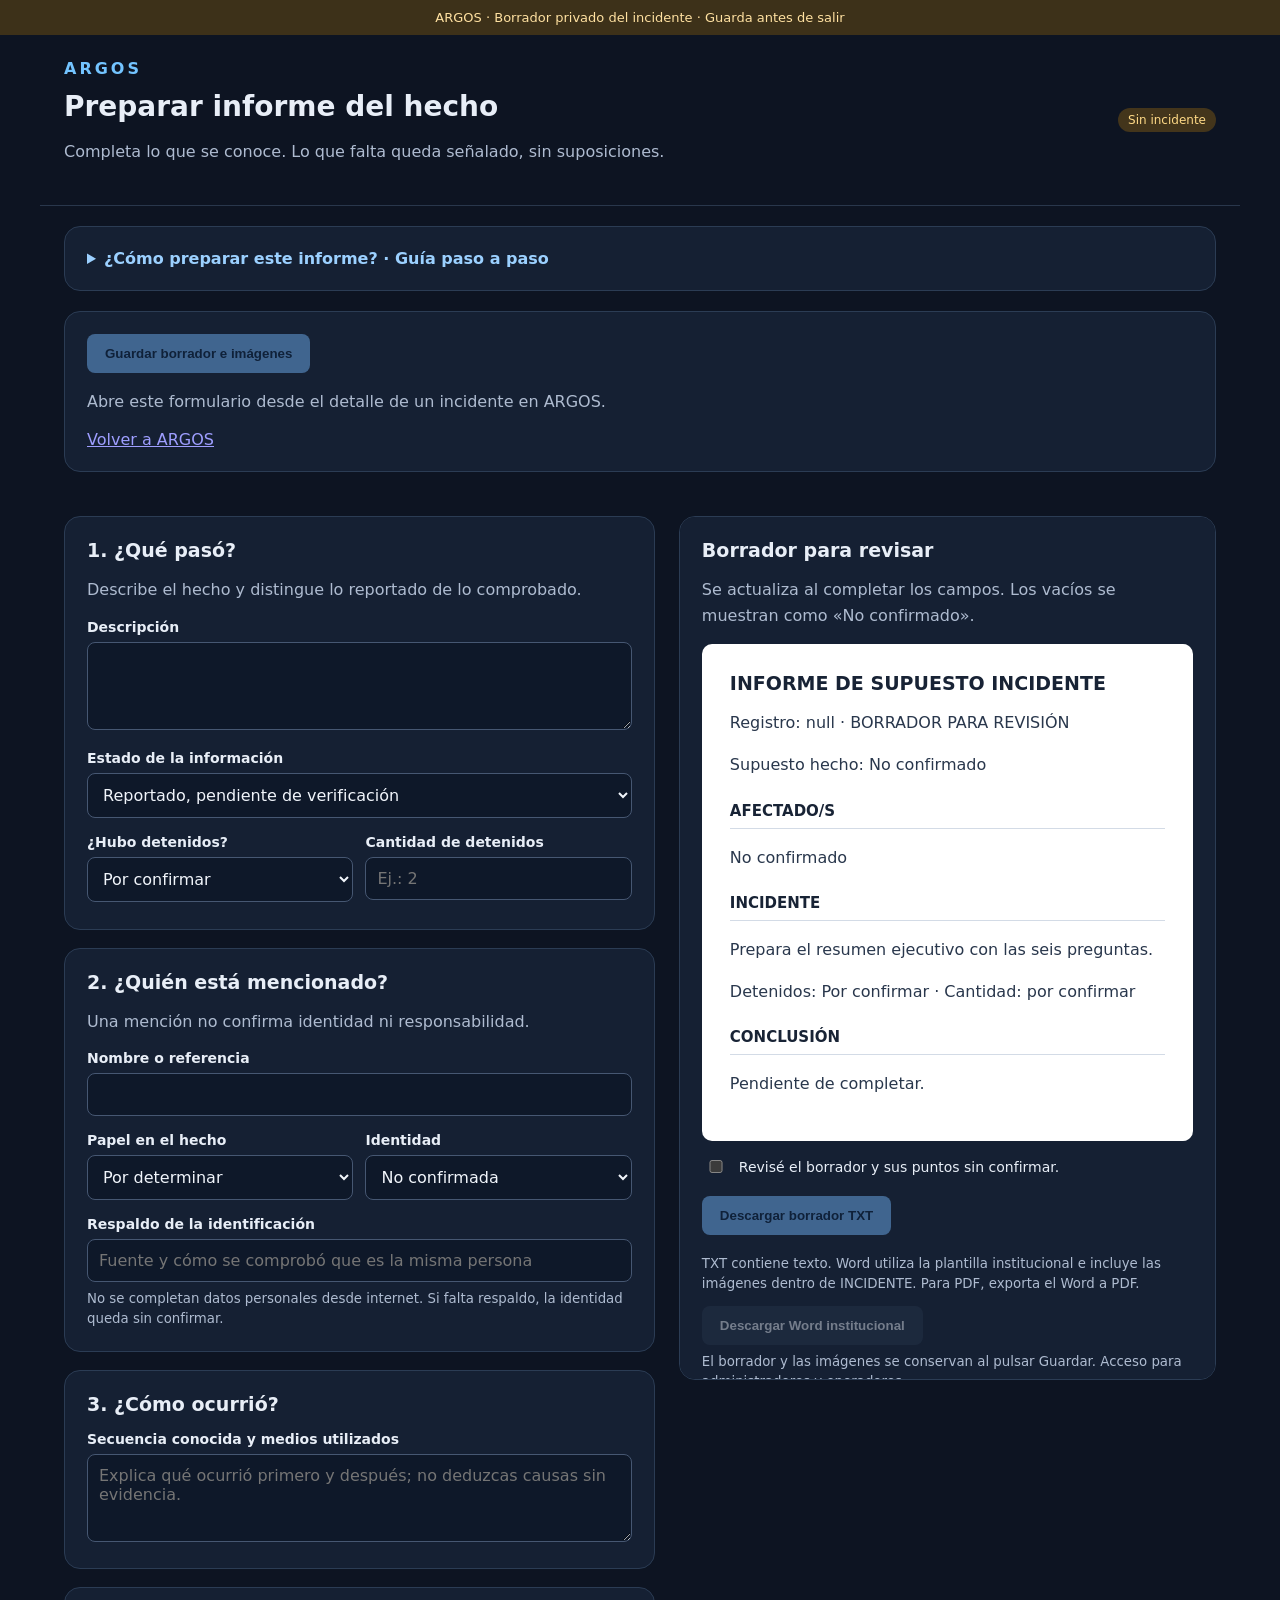
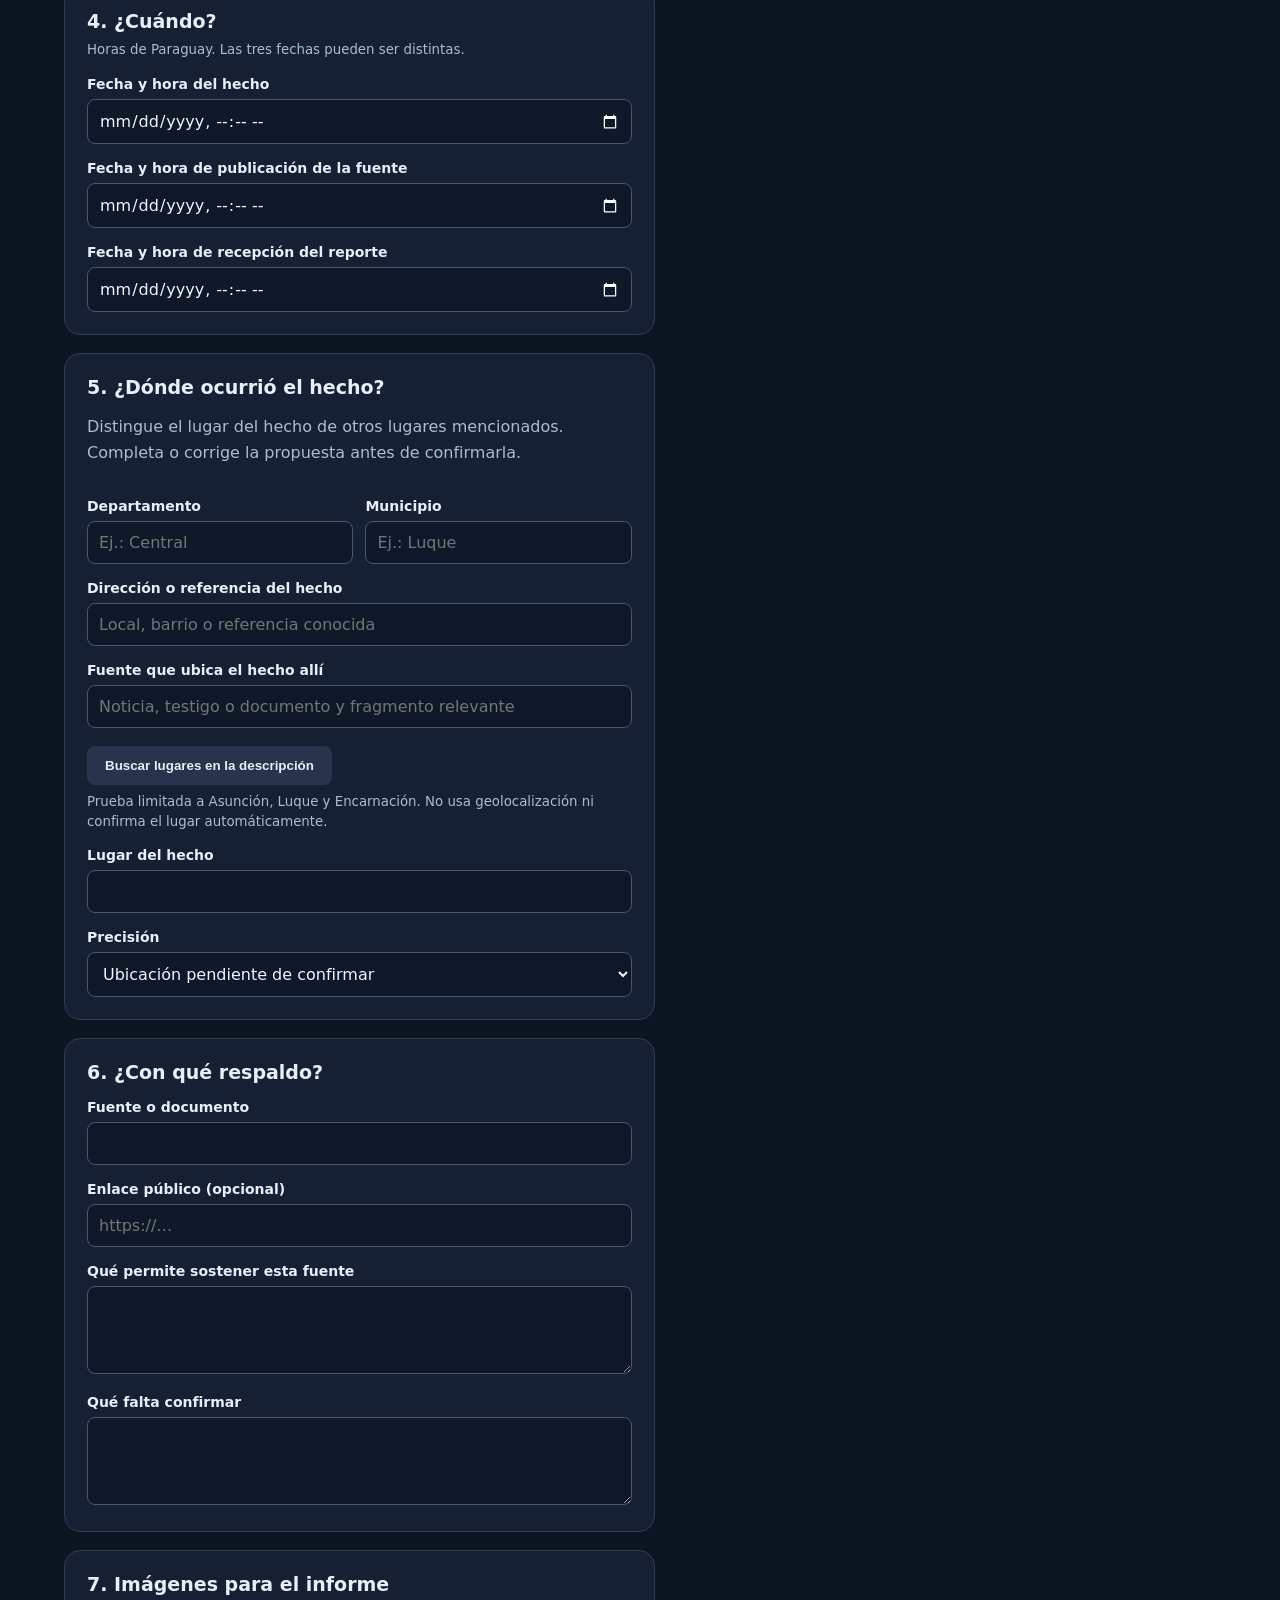
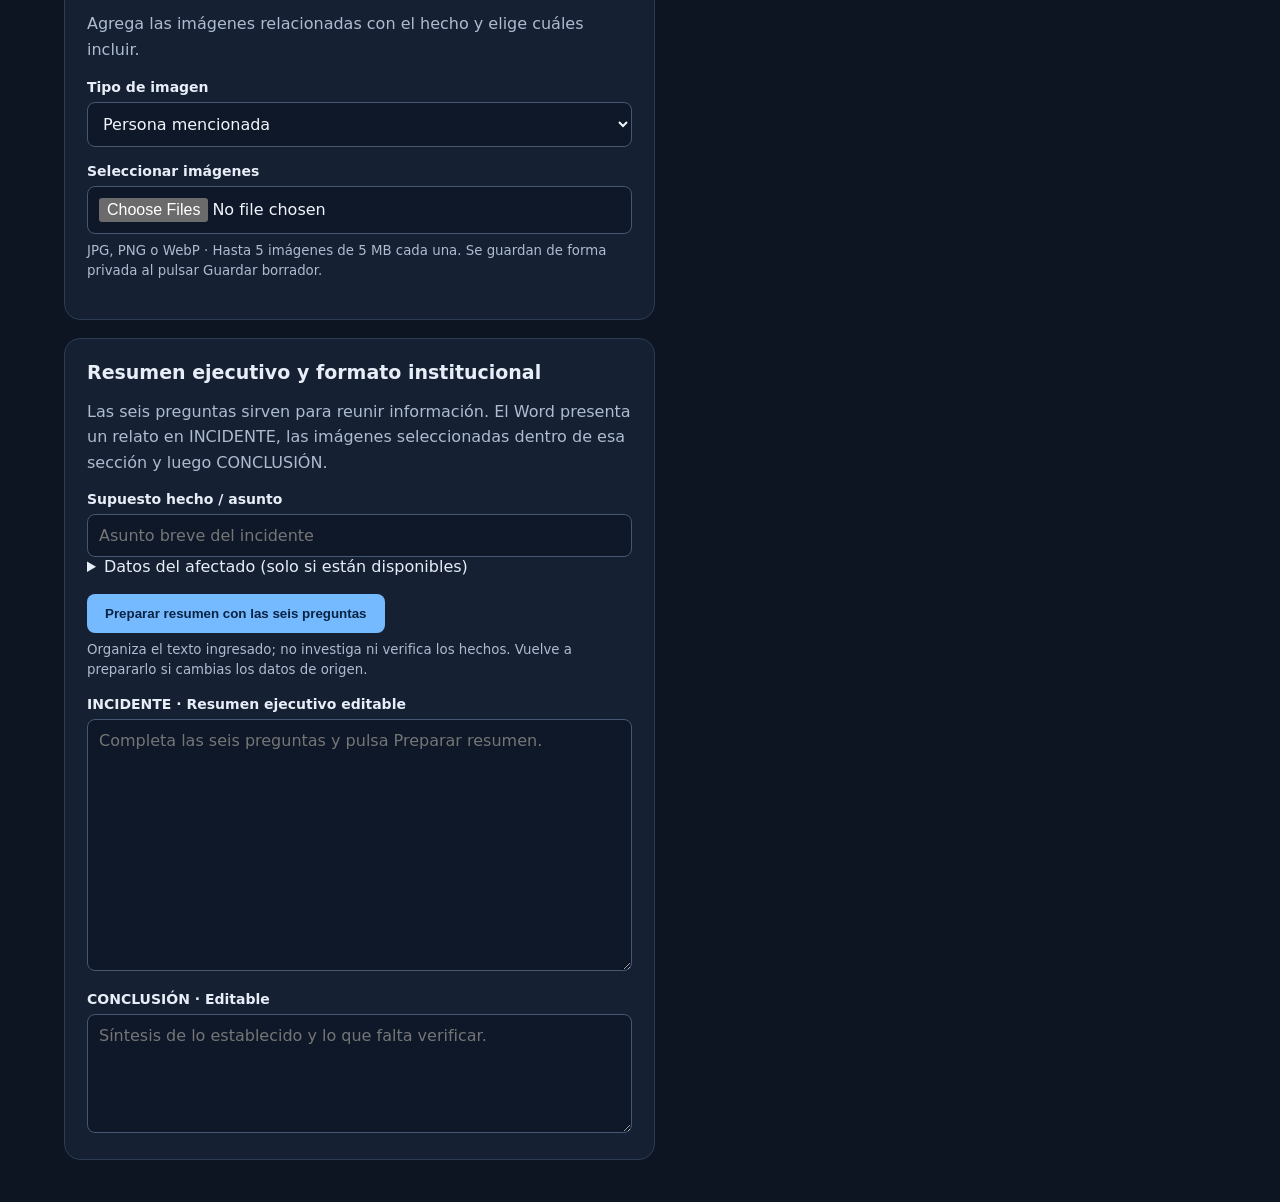
==== commit 9430b3d7: "Add detainee details to guided report" ====
--- a/reporte.html
+++ b/reporte.html
@@ -12,7 +12,7 @@
 <p>Para administradores y operadores. Puedes guardar un borrador incompleto y continuar después.</p>
 <ol>
 <li><strong>Revisa el incidente.</strong> Comprueba el código y la descripción que se cargaron. Este formulario prepara un informe; no cambia el estado ni los datos originales del incidente.</li>
-<li><strong>Describe qué pasó y cómo ocurrió.</strong> Separa lo reportado de lo comprobado. Si no tienes un dato, déjalo vacío: aparecerá «No confirmado».</li>
+<li><strong>Describe qué pasó y cómo ocurrió.</strong> Separa lo reportado de lo comprobado. Indica si hubo detenidos y, si corresponde, la cantidad. Si el dato no está confirmado, déjalo como «Por confirmar».</li>
 <li><strong>Indica quién está mencionado.</strong> Escribe su nombre o referencia y su papel en el hecho. Solo marca la identidad como confirmada si puedes indicar el respaldo. Una foto o coincidencia de nombre no basta.</li>
 <li><strong>Completa las fechas.</strong> Distingue la hora del hecho, la publicación de la fuente y la recepción del reporte. Usa la hora de Paraguay.</li>
 <li><strong>Ubica el hecho.</strong> Completa departamento, municipio, local y referencia. «Buscar lugares en la descripción» propone únicamente Asunción, Luque y Encarnación; otros lugares se escriben manualmente. Elige el lugar donde ocurrió el hecho, no cualquier lugar mencionado, e indica la fuente que lo confirma.</li>
@@ -26,7 +26,7 @@
 </details>
 
 <main><section class="editor">
-<div class="card"><h2>1. ¿Qué pasó?</h2><p>Describe el hecho y distingue lo reportado de lo comprobado.</p><label for="hecho">Descripción</label><textarea id="hecho">Ejemplo ficticio: una persona reportó una interrupción temporal del acceso a un local de votación de prueba.</textarea><label for="certeza">Estado de la información</label><select id="certeza"><option>Reportado, pendiente de verificación</option><option>Verificado con las fuentes indicadas</option></select></div>
+<div class="card"><h2>1. ¿Qué pasó?</h2><p>Describe el hecho y distingue lo reportado de lo comprobado.</p><label for="hecho">Descripción</label><textarea id="hecho">Ejemplo ficticio: una persona reportó una interrupción temporal del acceso a un local de votación de prueba.</textarea><label for="certeza">Estado de la información</label><select id="certeza"><option>Reportado, pendiente de verificación</option><option>Verificado con las fuentes indicadas</option></select><div class="row"><div><label for="huboDetenidos">¿Hubo detenidos?</label><select id="huboDetenidos"><option>Por confirmar</option><option>No</option><option>Sí</option></select></div><div><label for="cantidadDetenidos">Cantidad de detenidos</label><input id="cantidadDetenidos" type="number" min="1" max="999" step="1" inputmode="numeric" placeholder="Ej.: 2" disabled aria-describedby="detenidosError"><small id="detenidosError" role="status"></small></div></div></div>
 <div class="card"><h2>2. ¿Quién está mencionado?</h2><p>Una mención no confirma identidad ni responsabilidad.</p><label for="persona">Nombre o referencia</label><input id="persona" value="Persona A (ficticia)"><div class="row"><div><label for="papel">Papel en el hecho</label><select id="papel"><option>Por determinar</option><option>Denunciante</option><option>Afectado</option><option>Testigo</option><option>Presunto involucrado</option></select></div><div><label for="identidad">Identidad</label><select id="identidad"><option>No confirmada</option><option>Confirmada con evidencia</option></select></div></div><label for="identidadFuente">Respaldo de la identificación</label><input id="identidadFuente" placeholder="Fuente y cómo se comprobó que es la misma persona"><small>No se completan datos personales desde internet. Si falta respaldo, la identidad queda sin confirmar.</small></div>
 <div class="card"><h2>3. ¿Cómo ocurrió?</h2><label for="secuencia">Secuencia conocida y medios utilizados</label><textarea id="secuencia" placeholder="Explica qué ocurrió primero y después; no deduzcas causas sin evidencia."></textarea></div>
 <div class="card"><h2>4. ¿Cuándo?</h2><small>Horas de Paraguay. Las tres fechas pueden ser distintas.</small><label for="fechaHecho">Fecha y hora del hecho</label><input id="fechaHecho" type="datetime-local"><label for="fechaPublicacion">Fecha y hora de publicación de la fuente</label><input id="fechaPublicacion" type="datetime-local"><label for="fechaReporte">Fecha y hora de recepción del reporte</label><input id="fechaReporte" type="datetime-local"></div>
@@ -38,15 +38,17 @@
 const $=id=>document.getElementById(id);let report='';
 const value=id=>$(id).value.trim()||'No confirmado';
 function fecha(id){const v=$(id).value;if(!v)return 'No confirmado';const [d,t]=v.split('T');return d.split('-').reverse().join('/')+' '+t+' (Paraguay)';}
+function detenidosTexto(){const estado=$('huboDetenidos').value;if(estado==='Sí')return 'Sí · Cantidad: '+($('cantidadDetenidos').value||'pendiente de completar');if(estado==='No')return 'No · Cantidad: 0';return 'Por confirmar · Cantidad: por confirmar';}
+function validarDetenidosInforme(){const si=$('huboDetenidos').value==='Sí',cantidad=$('cantidadDetenidos').value.trim(),valida=!si||/^[1-9][0-9]{0,2}$/.test(cantidad);$('cantidadDetenidos').disabled=!si;$('cantidadDetenidos').setAttribute('aria-invalid',String(!valida));$('detenidosError').textContent=valida?'':'Indica una cantidad entre 1 y 999.';return valida;}
 function refresh(){
  const url=$('enlace').value.trim();let valid=true;if(url){try{valid=['http:','https:'].includes(new URL(url).protocol)}catch{valid=false}}
  $('urlError').textContent=valid?'':'Usa un enlace http:// o https:// válido.'; $('enlace').setAttribute('aria-invalid',String(!valid));
  const identity=$('identidad').value==='Confirmada con evidencia'&&!$('identidadFuente').value.trim()?'No confirmada — falta el respaldo':$('identidad').value;
- const parts=[['¿Qué pasó?',value('hecho')+'\nEstado: '+value('certeza')],['¿Quién?',value('persona')+'\nPapel: '+value('papel')+'\nIdentidad: '+identity+'\nRespaldo: '+value('identidadFuente')],['¿Cómo?',value('secuencia')],['¿Cuándo?','Hecho: '+fecha('fechaHecho')+'\nPublicación: '+fecha('fechaPublicacion')+'\nReporte recibido: '+fecha('fechaReporte')],['¿Dónde?',value('lugar')+'\n'+value('precision')],['¿Con qué respaldo?',value('fuente')+'\nEnlace: '+(valid?value('enlace'):'No confirmado — enlace inválido')+'\nAlcance: '+value('respaldo')],['Pendiente de confirmar',value('pendientes')]];
+ const parts=[['¿Qué pasó?',value('hecho')+'\nEstado: '+value('certeza')+'\nDetenidos: '+detenidosTexto()],['¿Quién?',value('persona')+'\nPapel: '+value('papel')+'\nIdentidad: '+identity+'\nRespaldo: '+value('identidadFuente')],['¿Cómo?',value('secuencia')],['¿Cuándo?','Hecho: '+fecha('fechaHecho')+'\nPublicación: '+fecha('fechaPublicacion')+'\nReporte recibido: '+fecha('fechaReporte')],['¿Dónde?',value('lugar')+'\n'+value('precision')],['¿Con qué respaldo?',value('fuente')+'\nEnlace: '+(valid?value('enlace'):'No confirmado — enlace inválido')+'\nAlcance: '+value('respaldo')],['Pendiente de confirmar',value('pendientes')]];
  $('borrador').replaceChildren();const title=document.createElement('h2');title.textContent='Informe del hecho · DEMO-001';$('borrador').append(title);const mark=document.createElement('p');mark.textContent='DEMOSTRACIÓN — DATOS FICTICIOS';mark.className='muted';$('borrador').append(mark);
  for(const [heading,text] of parts){const h=document.createElement('h3'),p=document.createElement('p');h.textContent=heading;p.textContent=text;$('borrador').append(h,p)}
  report='ARGOS · BORRADOR DE DEMOSTRACIÓN — DATOS FICTICIOS\n\n'+parts.map(([h,t])=>h+'\n'+t).join('\n\n');
- $('descargar').disabled=$('imprimir').disabled=!$('revisado').checked||!valid;
+ $('descargar').disabled=$('imprimir').disabled=!$('revisado').checked||!valid||!validarDetenidosInforme();
 }
 document.querySelector('.editor').addEventListener('input',()=>{$('revisado').checked=false;$('notice').textContent='';refresh()});$('revisado').addEventListener('change',refresh);
 $('descargar').onclick=()=>{const url=URL.createObjectURL(new Blob([report],{type:'text/plain;charset=utf-8'}));const a=document.createElement('a');a.href=url;a.download='ARGOS_DEMO_borrador.txt';a.click();setTimeout(()=>URL.revokeObjectURL(url),1000);$('notice').textContent='Borrador ficticio descargado.'};$('imprimir').onclick=()=>window.print();refresh();
